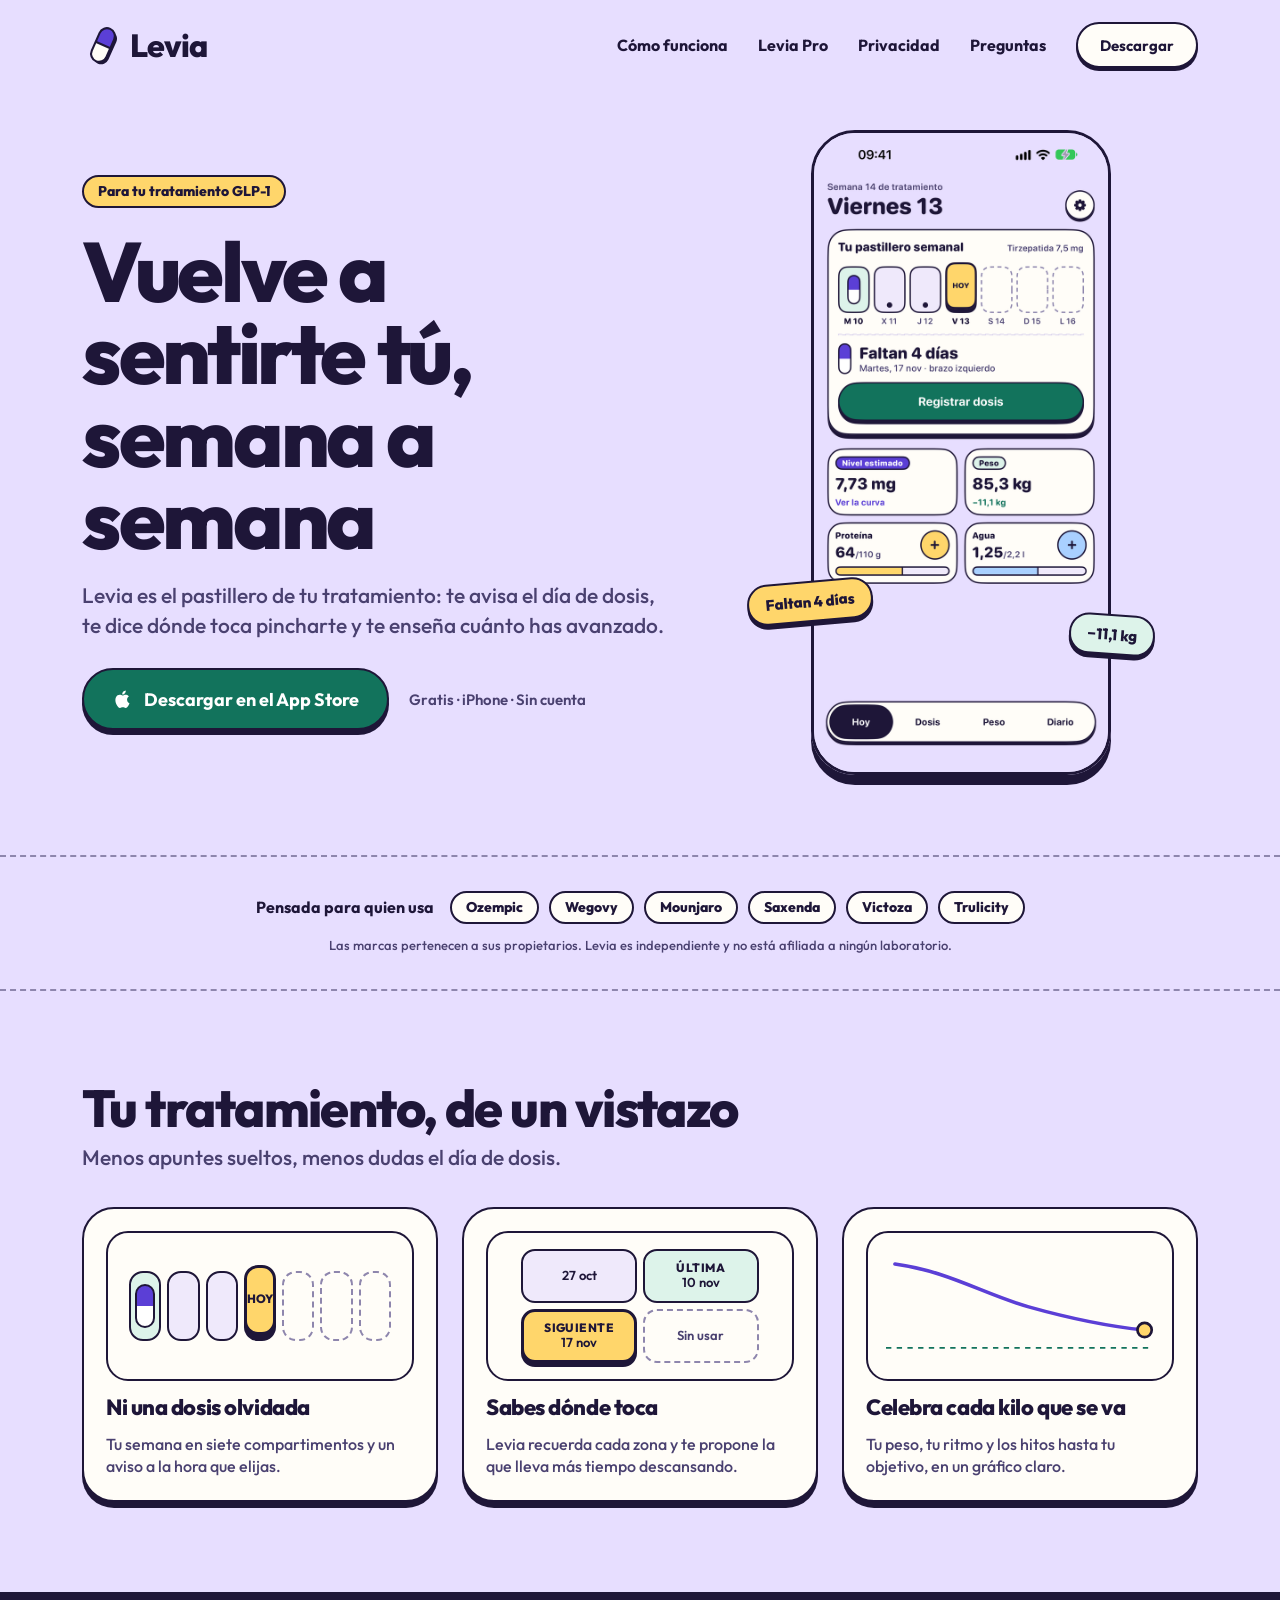
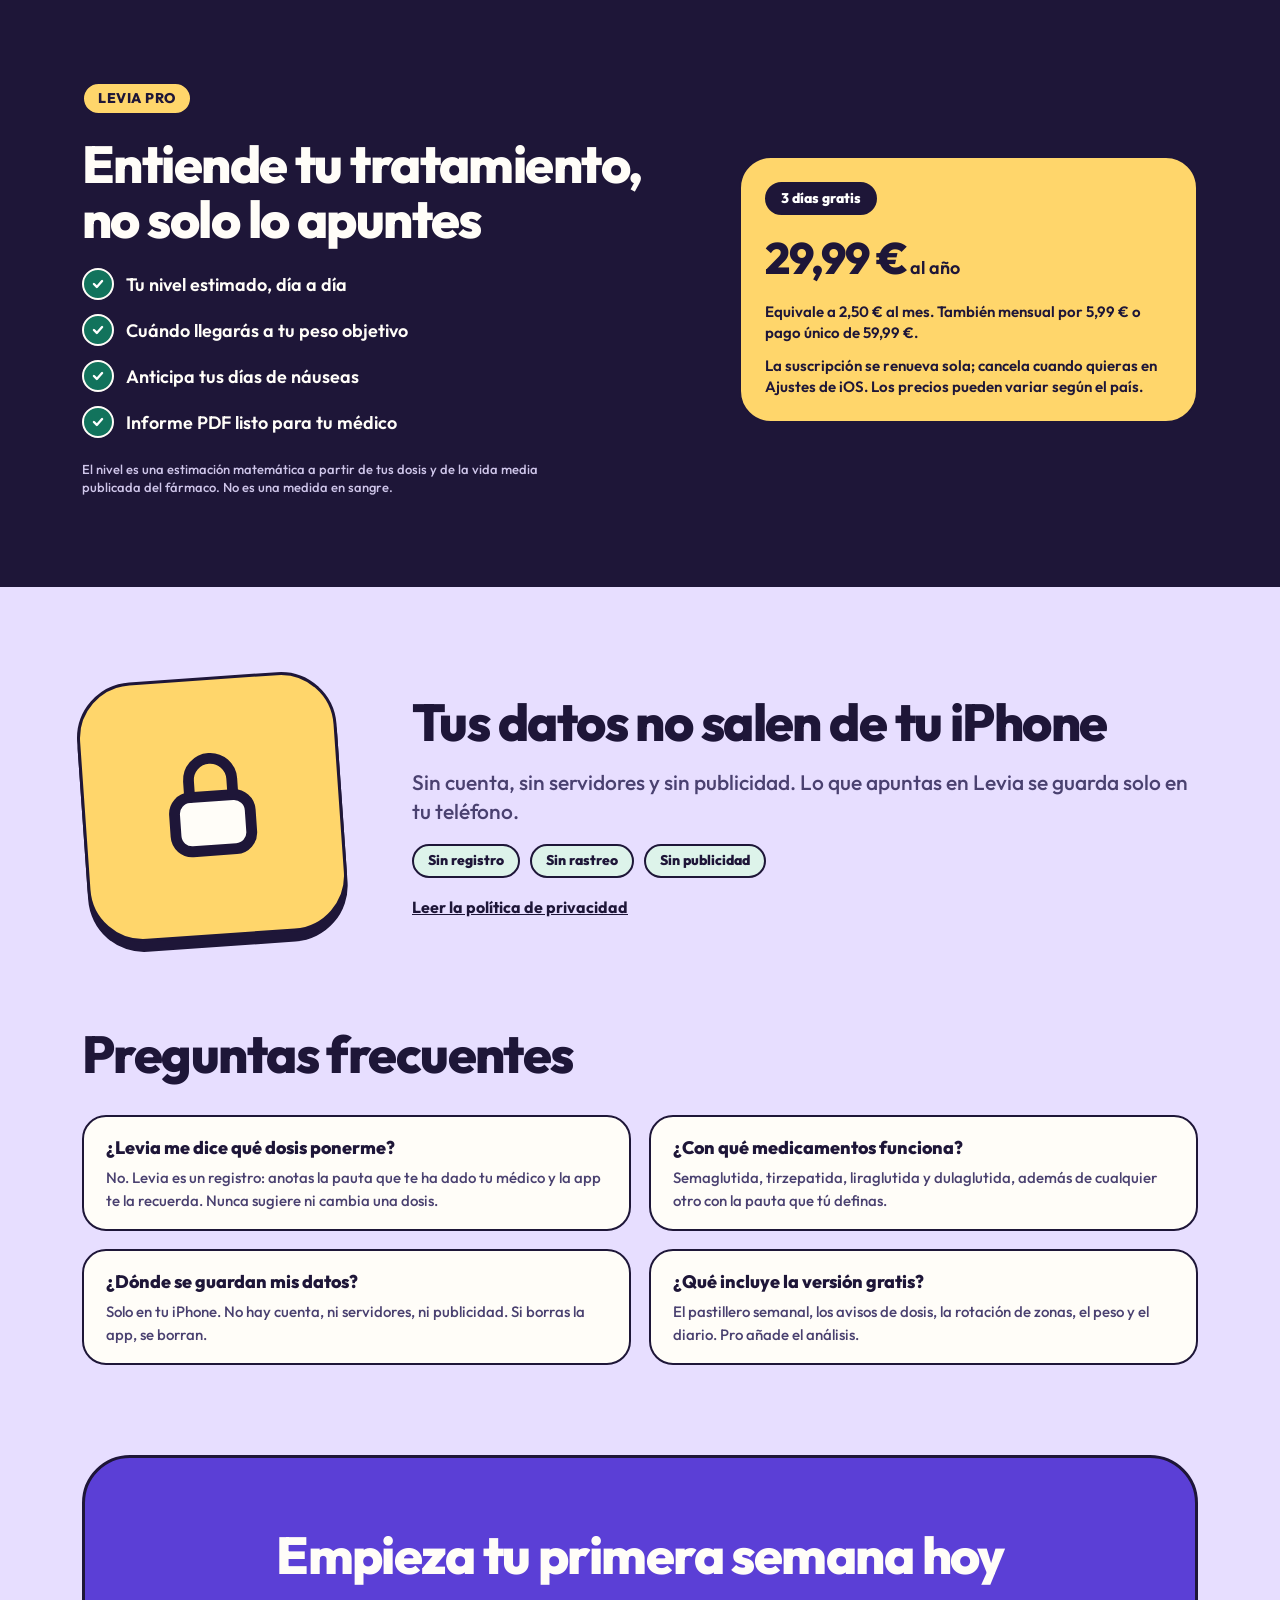
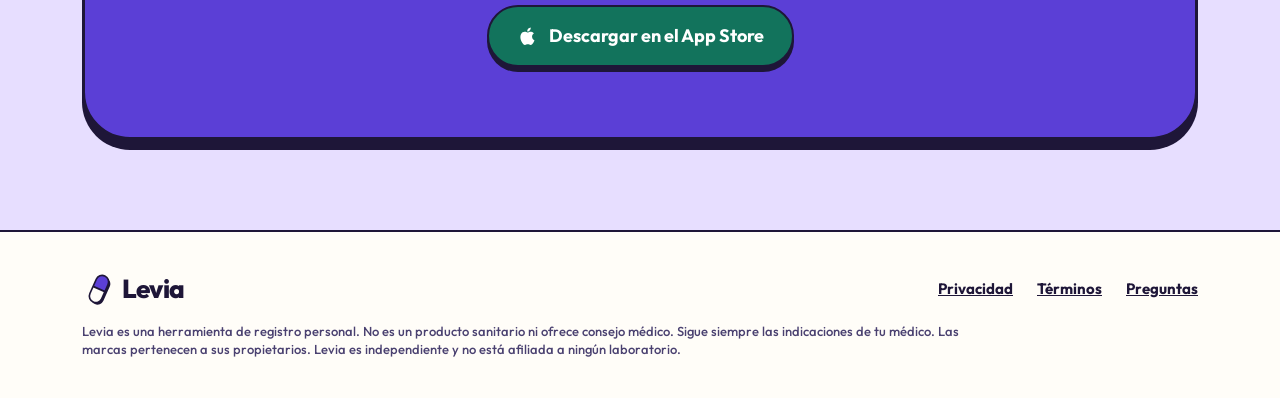
==== index.html @ c213e026 "Levia landing and privacy policy Co-Authored-By: Claude Fable 5.2 <noreply@anthropic.com>" ====
<!doctype html>
<html lang="es">
<head>
<meta charset="utf-8"><meta name="viewport" content="width=device-width,initial-scale=1"><link rel="icon" href="assets/favicon.svg" type="image/svg+xml"><link rel="apple-touch-icon" href="assets/apple-touch-icon.png"><link rel="preconnect" href="https://fonts.googleapis.com"><link rel="preconnect" href="https://fonts.gstatic.com" crossorigin><link rel="stylesheet" href="https://fonts.googleapis.com/css2?family=Outfit:wght@500;600;700;800&display=swap"><link rel="stylesheet" href="styles.css">
<title>Levia · El pastillero de tu tratamiento GLP-1</title>
<meta name="description" content="Levia te avisa el día de dosis, te dice dónde toca pincharte y te enseña cuánto has avanzado. Gratis para iPhone, sin cuenta y con tus datos solo en tu teléfono.">
<meta property="og:title" content="Levia · El pastillero de tu tratamiento GLP-1">
<meta property="og:description" content="Avisos de dosis, rotación de zonas y tu progreso de peso. Privado: todo queda en tu iPhone.">
<meta name="theme-color" content="#E7DEFF">
</head>
<body>
<header class="wrap top">
  <a class="logo" href="index.html"><img src="assets/symbol.svg" alt="">Levia</a>
  <nav aria-label="Principal"><a href="#como">Cómo funciona</a><a href="#pro">Levia Pro</a><a href="#privacidad">Privacidad</a><a href="#preguntas">Preguntas</a><a class="btn" href="#descargar">Descargar</a></nav>
</header>
<main>
<section class="wrap hero">
  <div class="copy">
    <span class="tag ye">Para tu tratamiento GLP-1</span>
    <h1>Vuelve a sentirte tú, semana a semana</h1>
    <p class="lead">Levia es el pastillero de tu tratamiento: te avisa el día de dosis, te dice dónde toca pincharte y te enseña cuánto has avanzado.</p>
    <div class="cta"><a class="btn store" href="#descargar"><svg aria-hidden="true" width="22" height="22" viewBox="0 0 24 24" fill="currentColor"><path d="M16.4 12.7c0-2.3 1.900-3.400 2-3.500-1.100-1.600-2.800-1.800-3.400-1.800-1.400-.2-2.800.8-3.500.8-.7 0-1.900-.8-3.100-.8-1.600 0-3.100.9-3.900 2.400-1.700 2.900-.4 7.200 1.200 9.500.8 1.200 1.700 2.500 3 2.400 1.200 0 1.700-.8 3.100-.8 1.500 0 1.900.8 3.100.8 1.300 0 2.100-1.200 2.900-2.300.9-1.300 1.300-2.600 1.300-2.700 0 0-2.600-1-2.700-4zM14 5.600c.7-.8 1.100-1.900 1-3-1 .1-2.100.7-2.800 1.500-.6.7-1.200 1.800-1 2.900 1.100.1 2.200-.6 2.800-1.400z"/></svg> Descargar en el App Store</a><span class="sub" style="font-size:15px;font-weight:600">Gratis · iPhone · Sin cuenta</span></div>
  </div>
  <div class="phone">
    <img src="assets/hoy.png" width="660" height="1434" alt="Pantalla Hoy de Levia: el pastillero semanal con la dosis puesta el martes, hoy viernes y la próxima dosis en 4 días.">
    <span class="tag ye t1" aria-hidden="true">Faltan 4 días</span><span class="tag mi t2" aria-hidden="true">−11,1 kg</span>
  </div>
</section>
<section class="strip"><div class="wrap">
  <div class="meds"><b>Pensada para quien usa</b><span class="tag">Ozempic</span><span class="tag">Wegovy</span><span class="tag">Mounjaro</span><span class="tag">Saxenda</span><span class="tag">Victoza</span><span class="tag">Trulicity</span></div>
  <p class="small">Las marcas pertenecen a sus propietarios. Levia es independiente y no está afiliada a ningún laboratorio.</p>
</div></section>
<section class="block" id="como"><div class="wrap">
  <div class="head"><h2>Tu tratamiento, de un vistazo</h2><p class="lead">Menos apuntes sueltos, menos dudas el día de dosis.</p></div>
  <div class="cards">
    <article class="card"><div class="art" aria-hidden="true"><div class="wk"><div class="day done"><i class="pill"></i></div><div class="day"></div><div class="day"></div><div class="day today">HOY</div><div class="day next"></div><div class="day next"></div><div class="day next"></div></div></div><h3>Ni una dosis olvidada</h3><p>Tu semana en siete compartimentos y un aviso a la hora que elijas.</p></article>
    <article class="card"><div class="art" aria-hidden="true"><div class="zones"><div class="zone">27 oct</div><div class="zone last"><b>ÚLTIMA</b>10 nov</div><div class="zone nextz"><b>SIGUIENTE</b>17 nov</div><div class="zone free">Sin usar</div></div></div><h3>Sabes dónde toca</h3><p>Levia recuerda cada zona y te propone la que lleva más tiempo descansando.</p></article>
    <article class="card"><div class="art" aria-hidden="true"><svg viewBox="0 0 300 130" width="88%"><line x1="0" y1="112" x2="300" y2="112" stroke="#12735C" stroke-width="2" stroke-dasharray="6 6"/><path d="M10 18C70 26 110 52 160 66S250 88 290 92" fill="none" stroke="#5B3FD6" stroke-width="4" stroke-linecap="round"/><circle cx="290" cy="92" r="8" fill="#FFD66B" stroke="#1E1638" stroke-width="3"/></svg></div><h3>Celebra cada kilo que se va</h3><p>Tu peso, tu ritmo y los hitos hasta tu objetivo, en un gráfico claro.</p></article>
  </div>
</div></section>
<section class="block pro" id="pro"><div class="wrap">
  <div class="copy"><span class="tag ye" style="color:var(--ink);letter-spacing:.04em">LEVIA PRO</span><h2>Entiende tu tratamiento, no solo lo apuntes</h2>
    <ul><li>Tu nivel estimado, día a día</li><li>Cuándo llegarás a tu peso objetivo</li><li>Anticipa tus días de náuseas</li><li>Informe PDF listo para tu médico</li></ul>
    <p class="small">El nivel es una estimación matemática a partir de tus dosis y de la vida media publicada del fármaco. No es una medida en sangre.</p></div>
  <div class="plan"><span class="tag">3 días gratis</span><div class="price"><b>29,99 €</b> <span>al año</span></div><p>Equivale a 2,50 € al mes. También mensual por 5,99 € o pago único de 59,99 €.</p><p class="small">La suscripción se renueva sola; cancela cuando quieras en Ajustes de iOS. Los precios pueden variar según el país.</p></div>
</div></section>
<section class="block privacy" id="privacidad"><div class="wrap">
  <div class="lock" aria-hidden="true"><svg width="130" height="130" viewBox="0 0 24 24" fill="none" stroke="#1E1638" stroke-width="2" stroke-linecap="round" stroke-linejoin="round"><rect x="5" y="10" width="14" height="10" rx="3" fill="#FFFDF8"/><path d="M8 10V7a4 4 0 018 0v3"/></svg></div>
  <div class="copy"><h2>Tus datos no salen de tu iPhone</h2><p class="lead">Sin cuenta, sin servidores y sin publicidad. Lo que apuntas en Levia se guarda solo en tu teléfono.</p><div class="chips"><span class="tag mi">Sin registro</span><span class="tag mi">Sin rastreo</span><span class="tag mi">Sin publicidad</span></div><a href="privacy.html" style="font-weight:700">Leer la política de privacidad</a></div>
</div></section>
<section class="block" id="preguntas" style="padding-top:0"><div class="wrap">
  <div class="head"><h2>Preguntas frecuentes</h2></div>
  <div class="faq">
    <div><b>¿Levia me dice qué dosis ponerme?</b><span>No. Levia es un registro: anotas la pauta que te ha dado tu médico y la app te la recuerda. Nunca sugiere ni cambia una dosis.</span></div>
    <div><b>¿Con qué medicamentos funciona?</b><span>Semaglutida, tirzepatida, liraglutida y dulaglutida, además de cualquier otro con la pauta que tú definas.</span></div>
    <div><b>¿Dónde se guardan mis datos?</b><span>Solo en tu iPhone. No hay cuenta, ni servidores, ni publicidad. Si borras la app, se borran.</span></div>
    <div><b>¿Qué incluye la versión gratis?</b><span>El pastillero semanal, los avisos de dosis, la rotación de zonas, el peso y el diario. Pro añade el análisis.</span></div>
  </div>
</div></section>
<section class="wrap" id="descargar"><div class="final"><h2>Empieza tu primera semana hoy</h2><a class="btn store" href="#descargar"><svg aria-hidden="true" width="22" height="22" viewBox="0 0 24 24" fill="currentColor"><path d="M16.4 12.7c0-2.3 1.900-3.400 2-3.500-1.100-1.600-2.800-1.800-3.400-1.800-1.400-.2-2.800.8-3.500.8-.7 0-1.900-.8-3.100-.8-1.600 0-3.100.9-3.900 2.400-1.700 2.900-.4 7.200 1.200 9.500.8 1.200 1.700 2.500 3 2.400 1.200 0 1.700-.8 3.100-.8 1.500 0 1.900.8 3.100.8 1.300 0 2.100-1.200 2.900-2.300.9-1.300 1.300-2.600 1.300-2.700 0 0-2.600-1-2.700-4zM14 5.600c.7-.8 1.100-1.900 1-3-1 .1-2.100.7-2.800 1.500-.6.7-1.200 1.800-1 2.900 1.100.1 2.200-.6 2.800-1.400z"/></svg> Descargar en el App Store</a></div></section>
</main>
<footer><div class="wrap"><div class="row"><a class="logo" href="index.html" style="font-size:26px"><img src="assets/symbol.svg" alt="" style="width:34px;height:34px">Levia</a><nav aria-label="Legal"><a href="privacy.html">Privacidad</a><a href="https://www.apple.com/legal/internet-services/itunes/dev/stdeula/">Términos</a><a href="index.html#preguntas">Preguntas</a></nav></div><p class="small">Levia es una herramienta de registro personal. No es un producto sanitario ni ofrece consejo médico. Sigue siempre las indicaciones de tu médico. Las marcas pertenecen a sus propietarios. Levia es independiente y no está afiliada a ningún laboratorio.</p></div></footer>
</body>
</html>
---- styles.css ----
:root{--ink:#1E1638;--ground:#E7DEFF;--cream:#FFFDF8;--violet:#5B3FD6;--green:#12735C;--yellow:#FFD66B;--mint:#DDF3EA;--lilac:#EFE9FB;--sub:#4A4170;--dash:#8E86AD}
*{box-sizing:border-box}
html{scroll-behavior:smooth}
body{margin:0;background:var(--ground);color:var(--ink);font-family:Outfit,system-ui,-apple-system,sans-serif;font-weight:500;line-height:1.4;-webkit-font-smoothing:antialiased}
a{color:inherit}
h1,h2,h3,p{margin:0}
h1{font-size:clamp(44px,7vw,84px);font-weight:800;letter-spacing:-.04em;line-height:.98}
h2{font-size:clamp(32px,4.4vw,52px);font-weight:800;letter-spacing:-.03em;line-height:1.05}
h3{font-size:22px;font-weight:800;letter-spacing:-.02em;line-height:1.1}
.wrap{max-width:1160px;margin:0 auto;padding:0 22px}
.sub{color:var(--sub)}
.lead{font-size:clamp(17px,1.7vw,21px);color:var(--sub)}
.tag{display:inline-block;border:2px solid var(--ink);border-radius:20px;padding:5px 14px;font-size:14px;font-weight:800;white-space:nowrap;background:var(--cream)}
.tag.ye{background:var(--yellow)}.tag.mi{background:var(--mint)}
.logo{display:inline-flex;align-items:center;gap:6px;font-size:32px;font-weight:800;letter-spacing:-.03em;text-decoration:none;line-height:1}
.logo img{width:42px;height:42px}
header.top{display:flex;align-items:center;justify-content:space-between;padding-top:22px;padding-bottom:22px}
header.top nav{display:flex;align-items:center;gap:30px;font-size:16px;font-weight:700}
header.top nav a{text-decoration:none}
header.top nav a:hover{text-decoration:underline}
.btn{display:inline-flex;align-items:center;justify-content:center;gap:10px;min-height:46px;padding:0 22px;border:2px solid var(--ink);border-radius:40px;background:var(--cream);color:var(--ink);font:inherit;font-size:15px;font-weight:700;text-decoration:none;box-shadow:0 3px 0 var(--ink);white-space:nowrap;transition:transform .1s,box-shadow .1s}
.btn:active{transform:translateY(3px);box-shadow:0 0 0 var(--ink)}
.btn.store{min-height:62px;padding:0 28px;background:var(--green);color:#fff;font-size:18px;box-shadow:0 5px 0 var(--ink)}
.btn.store:active{transform:translateY(5px)}
.btn:focus-visible,a:focus-visible{outline:3px solid var(--violet);outline-offset:3px}
.hero{display:grid;grid-template-columns:1.25fr 1fr;align-items:center;gap:50px;padding-top:40px;padding-bottom:80px}
.hero .copy{display:flex;flex-direction:column;align-items:flex-start;gap:22px}
.hero .cta{display:flex;flex-wrap:wrap;align-items:center;gap:14px 20px;margin-top:6px}
.phone{position:relative;justify-self:center;width:min(300px,78vw)}
.phone img{display:block;width:100%;height:auto;border:3px solid var(--ink);border-radius:44px;box-shadow:0 10px 0 var(--ink)}
.phone .tag{position:absolute;font-size:15px;padding:8px 16px;box-shadow:0 4px 0 var(--ink)}
.phone .t1{left:-64px;top:70%;transform:rotate(-5deg)}
.phone .t2{right:-44px;top:75%;transform:rotate(4deg)}
.strip{border-top:2px dashed var(--dash);border-bottom:2px dashed var(--dash);padding:34px 0;text-align:center}
.strip .meds{display:flex;flex-wrap:wrap;align-items:center;justify-content:center;gap:10px;margin-bottom:12px}
.strip b{font-weight:700;margin-right:6px}
.small{font-size:13px;color:var(--sub)}
section.block{padding:90px 0}
.head{display:flex;flex-direction:column;gap:8px;margin-bottom:34px}
.cards{display:grid;grid-template-columns:repeat(3,minmax(0,1fr));gap:24px}
.card{background:var(--cream);border:2px solid var(--ink);border-radius:32px;box-shadow:0 6px 0 var(--ink);padding:22px;display:flex;flex-direction:column;gap:14px}
.card p{color:var(--sub);font-size:16px}
.art{height:150px;border:2px solid var(--ink);border-radius:22px;display:flex;align-items:center;justify-content:center;overflow:hidden}
.wk{display:grid;grid-template-columns:repeat(7,minmax(0,1fr));gap:6px;width:86%}
.day{height:70px;border:2px solid var(--ink);border-radius:14px;background:var(--lilac);display:flex;align-items:center;justify-content:center;font-size:12px;font-weight:800}
.day.done{background:var(--mint)}.day.next{border:2px dashed var(--dash);background:transparent}
.day.today{border-width:3px;background:var(--yellow);transform:translateY(-6px);box-shadow:0 6px 0 var(--ink)}
.pill{width:20px;height:44px;border:2px solid var(--ink);border-radius:12px;background:linear-gradient(var(--violet) 50%,#fff 50%)}
.zones{display:grid;grid-template-columns:1fr 1fr;gap:6px;width:78%}
.zone{height:54px;border:2px solid var(--ink);border-radius:14px;background:var(--lilac);display:flex;flex-direction:column;align-items:center;justify-content:center;line-height:1.15;font-size:13px;font-weight:600}
.zone b{font-size:12px;font-weight:800;letter-spacing:.04em}
.zone.last{background:var(--mint)}.zone.nextz{background:var(--yellow);border-width:3px;box-shadow:0 4px 0 var(--ink)}.zone.free{border:2px dashed var(--dash);background:transparent;color:var(--sub)}
.pro{background:var(--ink);color:var(--cream)}
.pro .wrap{display:grid;grid-template-columns:1.3fr 1fr;align-items:center;gap:60px}
.pro .copy{display:flex;flex-direction:column;align-items:flex-start;gap:22px}
.pro ul{list-style:none;margin:0;padding:0;display:flex;flex-direction:column;gap:14px;font-size:18px;font-weight:600}
.pro li{display:flex;align-items:center;gap:12px}
.pro li::before{content:"";width:28px;height:28px;flex-shrink:0;border:2px solid var(--cream);border-radius:50%;background:var(--green) url("data:image/svg+xml,%3Csvg xmlns='http://www.w3.org/2000/svg' viewBox='0 0 24 24' fill='none' stroke='white' stroke-width='4' stroke-linecap='round' stroke-linejoin='round'%3E%3Cpath d='M5 12l5 5L19 7'/%3E%3C/svg%3E") center/14px no-repeat}
.pro .small{color:#CFC6EA;max-width:480px}
.plan{background:var(--yellow);color:var(--ink);border:2px solid var(--ink);border-radius:32px;padding:24px;display:flex;flex-direction:column;align-items:flex-start;gap:12px}
.plan .tag{background:var(--ink);color:#fff}
.plan .price b{font-size:44px;font-weight:800;letter-spacing:-.02em}
.plan .price span{font-size:18px;font-weight:600}
.plan p{font-size:15px;font-weight:600}
.plan .small{color:var(--ink)}
.privacy .wrap{display:grid;grid-template-columns:auto 1fr;align-items:center;gap:70px}
.lock{width:260px;height:260px;border:3px solid var(--ink);border-radius:56px;background:var(--yellow);box-shadow:0 10px 0 var(--ink);display:flex;align-items:center;justify-content:center;transform:rotate(-4deg)}
.privacy .copy{display:flex;flex-direction:column;gap:18px}
.chips{display:flex;flex-wrap:wrap;gap:10px}
.faq{display:grid;grid-template-columns:1fr 1fr;gap:18px}
.faq div{border:2px solid var(--ink);border-radius:24px;background:var(--cream);padding:18px 22px}
.faq b{display:block;font-size:18px;font-weight:800;margin-bottom:6px}
.faq span{font-size:15px;color:var(--sub)}
.final{border:3px solid var(--ink);border-radius:48px;background:var(--violet);box-shadow:0 10px 0 var(--ink);color:var(--cream);display:flex;flex-direction:column;align-items:center;gap:22px;text-align:center;padding:70px 22px}
footer{border-top:2px solid var(--ink);background:var(--cream);padding:40px 0;margin-top:90px}
footer .row{display:flex;flex-wrap:wrap;align-items:center;justify-content:space-between;gap:16px;margin-bottom:16px}
footer nav{display:flex;flex-wrap:wrap;gap:24px;font-size:15px;font-weight:700}
footer .small{max-width:900px}
.doc{max-width:760px;padding-top:30px;padding-bottom:60px;display:flex;flex-direction:column;gap:16px}
.doc h1{font-size:clamp(36px,5vw,52px)}
.doc h2{font-size:24px;margin-top:14px}
.doc p,.doc li{font-size:17px;color:var(--sub)}
.doc ul{margin:0;padding-left:22px}
@media (max-width:860px){
  header.top nav a:not(.btn){display:none}
  .hero{grid-template-columns:1fr;padding-top:18px;padding-bottom:60px}
  .phone .t1{left:-10px}.phone .t2{right:-10px}
  section.block{padding:60px 0}
  .cards,.faq{grid-template-columns:1fr}
  .pro .wrap,.privacy .wrap{grid-template-columns:1fr;gap:30px}
  .lock{width:160px;height:160px;border-radius:38px}.lock svg{width:80px;height:80px}
  .final{border-radius:36px;padding:44px 16px}
  .btn.store{min-height:56px;padding:0 22px;font-size:16px}
  footer{margin-top:60px}
}
@media (prefers-reduced-motion:reduce){html{scroll-behavior:auto}.btn{transition:none}}
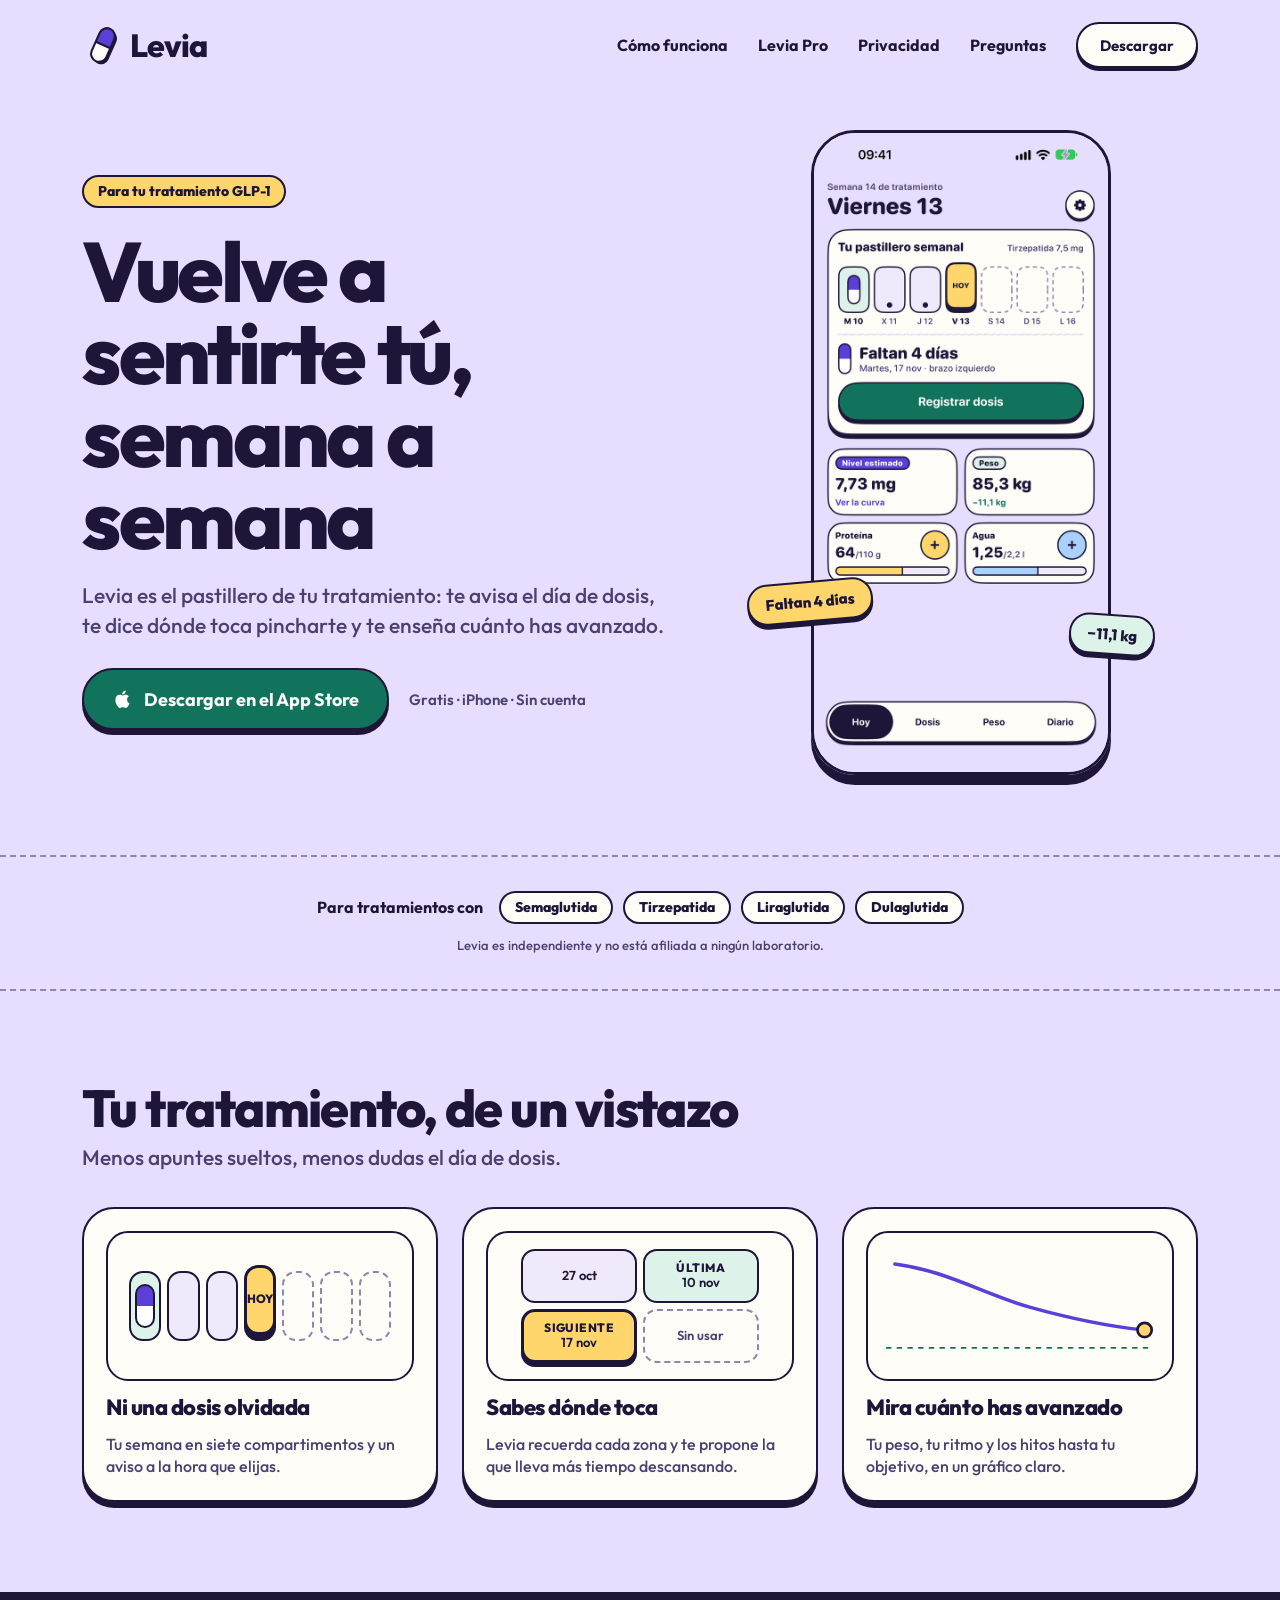
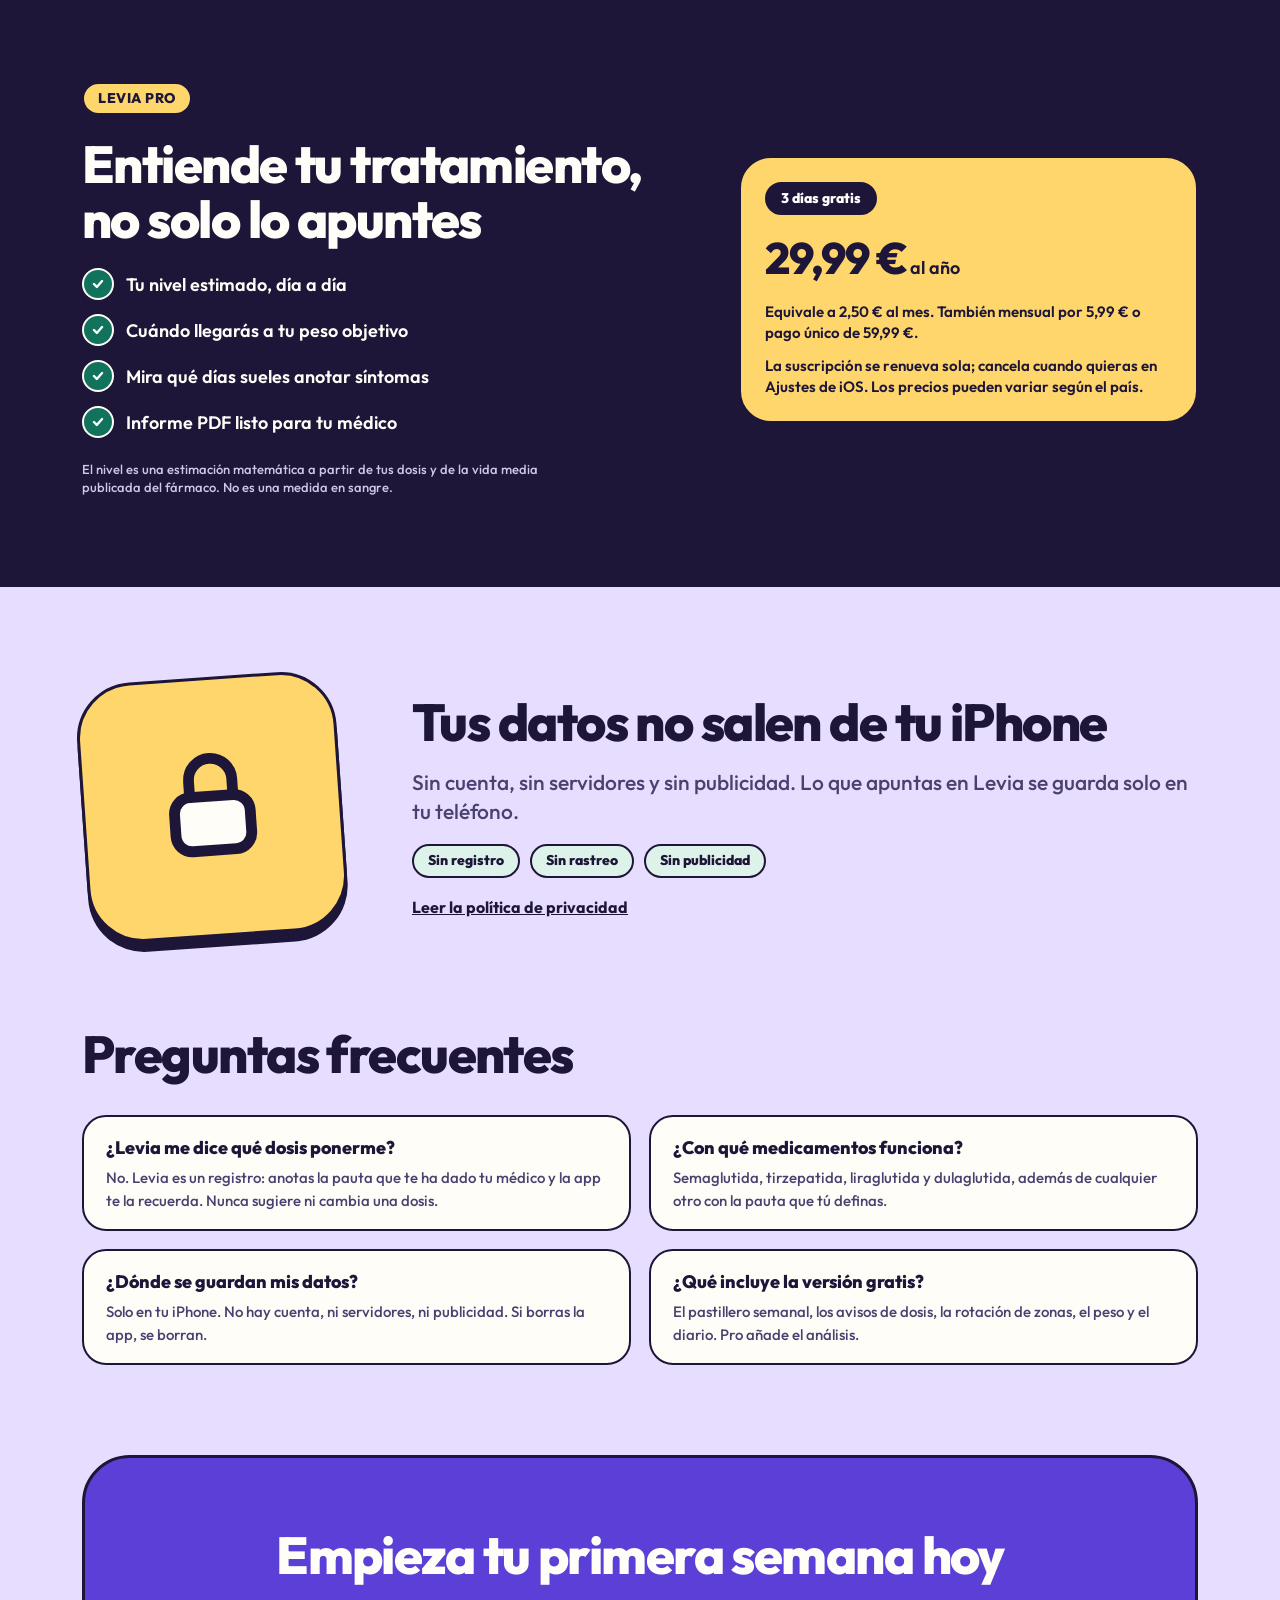
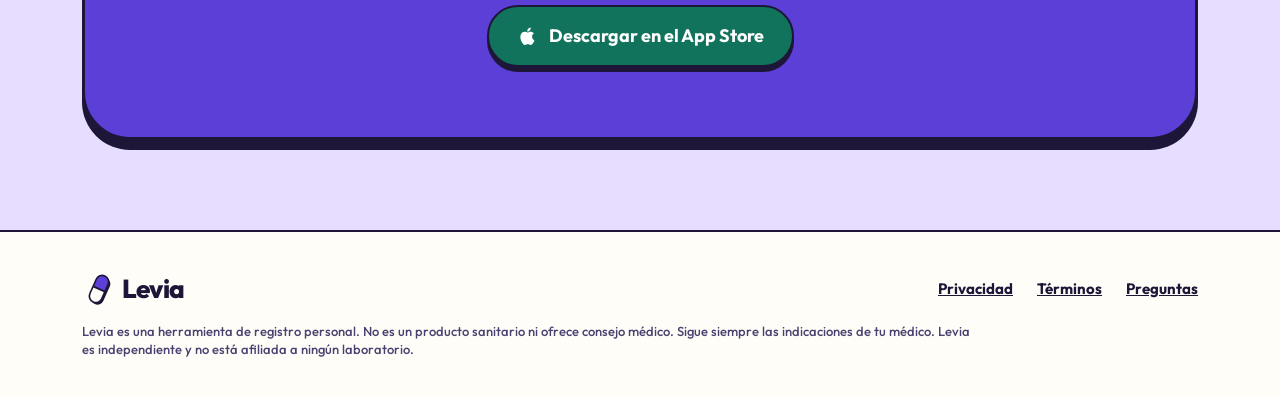
==== commit ae8dd15d: "Soften health copy and use active ingredients only Co-Authored-By: Claude Fable 5.2 <noreply@anthrop" ====
--- a/index.html
+++ b/index.html
@@ -27,20 +27,20 @@
   </div>
 </section>
 <section class="strip"><div class="wrap">
-  <div class="meds"><b>Pensada para quien usa</b><span class="tag">Ozempic</span><span class="tag">Wegovy</span><span class="tag">Mounjaro</span><span class="tag">Saxenda</span><span class="tag">Victoza</span><span class="tag">Trulicity</span></div>
-  <p class="small">Las marcas pertenecen a sus propietarios. Levia es independiente y no está afiliada a ningún laboratorio.</p>
+  <div class="meds"><b>Para tratamientos con</b><span class="tag">Semaglutida</span><span class="tag">Tirzepatida</span><span class="tag">Liraglutida</span><span class="tag">Dulaglutida</span></div>
+  <p class="small">Levia es independiente y no está afiliada a ningún laboratorio.</p>
 </div></section>
 <section class="block" id="como"><div class="wrap">
   <div class="head"><h2>Tu tratamiento, de un vistazo</h2><p class="lead">Menos apuntes sueltos, menos dudas el día de dosis.</p></div>
   <div class="cards">
     <article class="card"><div class="art" aria-hidden="true"><div class="wk"><div class="day done"><i class="pill"></i></div><div class="day"></div><div class="day"></div><div class="day today">HOY</div><div class="day next"></div><div class="day next"></div><div class="day next"></div></div></div><h3>Ni una dosis olvidada</h3><p>Tu semana en siete compartimentos y un aviso a la hora que elijas.</p></article>
     <article class="card"><div class="art" aria-hidden="true"><div class="zones"><div class="zone">27 oct</div><div class="zone last"><b>ÚLTIMA</b>10 nov</div><div class="zone nextz"><b>SIGUIENTE</b>17 nov</div><div class="zone free">Sin usar</div></div></div><h3>Sabes dónde toca</h3><p>Levia recuerda cada zona y te propone la que lleva más tiempo descansando.</p></article>
-    <article class="card"><div class="art" aria-hidden="true"><svg viewBox="0 0 300 130" width="88%"><line x1="0" y1="112" x2="300" y2="112" stroke="#12735C" stroke-width="2" stroke-dasharray="6 6"/><path d="M10 18C70 26 110 52 160 66S250 88 290 92" fill="none" stroke="#5B3FD6" stroke-width="4" stroke-linecap="round"/><circle cx="290" cy="92" r="8" fill="#FFD66B" stroke="#1E1638" stroke-width="3"/></svg></div><h3>Celebra cada kilo que se va</h3><p>Tu peso, tu ritmo y los hitos hasta tu objetivo, en un gráfico claro.</p></article>
+    <article class="card"><div class="art" aria-hidden="true"><svg viewBox="0 0 300 130" width="88%"><line x1="0" y1="112" x2="300" y2="112" stroke="#12735C" stroke-width="2" stroke-dasharray="6 6"/><path d="M10 18C70 26 110 52 160 66S250 88 290 92" fill="none" stroke="#5B3FD6" stroke-width="4" stroke-linecap="round"/><circle cx="290" cy="92" r="8" fill="#FFD66B" stroke="#1E1638" stroke-width="3"/></svg></div><h3>Mira cuánto has avanzado</h3><p>Tu peso, tu ritmo y los hitos hasta tu objetivo, en un gráfico claro.</p></article>
   </div>
 </div></section>
 <section class="block pro" id="pro"><div class="wrap">
   <div class="copy"><span class="tag ye" style="color:var(--ink);letter-spacing:.04em">LEVIA PRO</span><h2>Entiende tu tratamiento, no solo lo apuntes</h2>
-    <ul><li>Tu nivel estimado, día a día</li><li>Cuándo llegarás a tu peso objetivo</li><li>Anticipa tus días de náuseas</li><li>Informe PDF listo para tu médico</li></ul>
+    <ul><li>Tu nivel estimado, día a día</li><li>Cuándo llegarás a tu peso objetivo</li><li>Mira qué días sueles anotar síntomas</li><li>Informe PDF listo para tu médico</li></ul>
     <p class="small">El nivel es una estimación matemática a partir de tus dosis y de la vida media publicada del fármaco. No es una medida en sangre.</p></div>
   <div class="plan"><span class="tag">3 días gratis</span><div class="price"><b>29,99 €</b> <span>al año</span></div><p>Equivale a 2,50 € al mes. También mensual por 5,99 € o pago único de 59,99 €.</p><p class="small">La suscripción se renueva sola; cancela cuando quieras en Ajustes de iOS. Los precios pueden variar según el país.</p></div>
 </div></section>
@@ -59,6 +59,6 @@
 </div></section>
 <section class="wrap" id="descargar"><div class="final"><h2>Empieza tu primera semana hoy</h2><a class="btn store" href="#descargar"><svg aria-hidden="true" width="22" height="22" viewBox="0 0 24 24" fill="currentColor"><path d="M16.4 12.7c0-2.3 1.900-3.400 2-3.500-1.100-1.600-2.800-1.800-3.400-1.800-1.400-.2-2.800.8-3.500.8-.7 0-1.900-.8-3.100-.8-1.600 0-3.100.9-3.900 2.400-1.700 2.900-.4 7.200 1.200 9.500.8 1.200 1.700 2.500 3 2.400 1.200 0 1.700-.8 3.100-.8 1.500 0 1.900.8 3.100.8 1.300 0 2.100-1.200 2.900-2.300.9-1.300 1.300-2.600 1.300-2.700 0 0-2.600-1-2.700-4zM14 5.600c.7-.8 1.100-1.900 1-3-1 .1-2.100.7-2.800 1.500-.6.7-1.200 1.800-1 2.900 1.100.1 2.200-.6 2.800-1.400z"/></svg> Descargar en el App Store</a></div></section>
 </main>
-<footer><div class="wrap"><div class="row"><a class="logo" href="index.html" style="font-size:26px"><img src="assets/symbol.svg" alt="" style="width:34px;height:34px">Levia</a><nav aria-label="Legal"><a href="privacy.html">Privacidad</a><a href="https://www.apple.com/legal/internet-services/itunes/dev/stdeula/">Términos</a><a href="index.html#preguntas">Preguntas</a></nav></div><p class="small">Levia es una herramienta de registro personal. No es un producto sanitario ni ofrece consejo médico. Sigue siempre las indicaciones de tu médico. Las marcas pertenecen a sus propietarios. Levia es independiente y no está afiliada a ningún laboratorio.</p></div></footer>
+<footer><div class="wrap"><div class="row"><a class="logo" href="index.html" style="font-size:26px"><img src="assets/symbol.svg" alt="" style="width:34px;height:34px">Levia</a><nav aria-label="Legal"><a href="privacy.html">Privacidad</a><a href="https://www.apple.com/legal/internet-services/itunes/dev/stdeula/">Términos</a><a href="index.html#preguntas">Preguntas</a></nav></div><p class="small">Levia es una herramienta de registro personal. No es un producto sanitario ni ofrece consejo médico. Sigue siempre las indicaciones de tu médico. Levia es independiente y no está afiliada a ningún laboratorio.</p></div></footer>
 </body>
 </html>
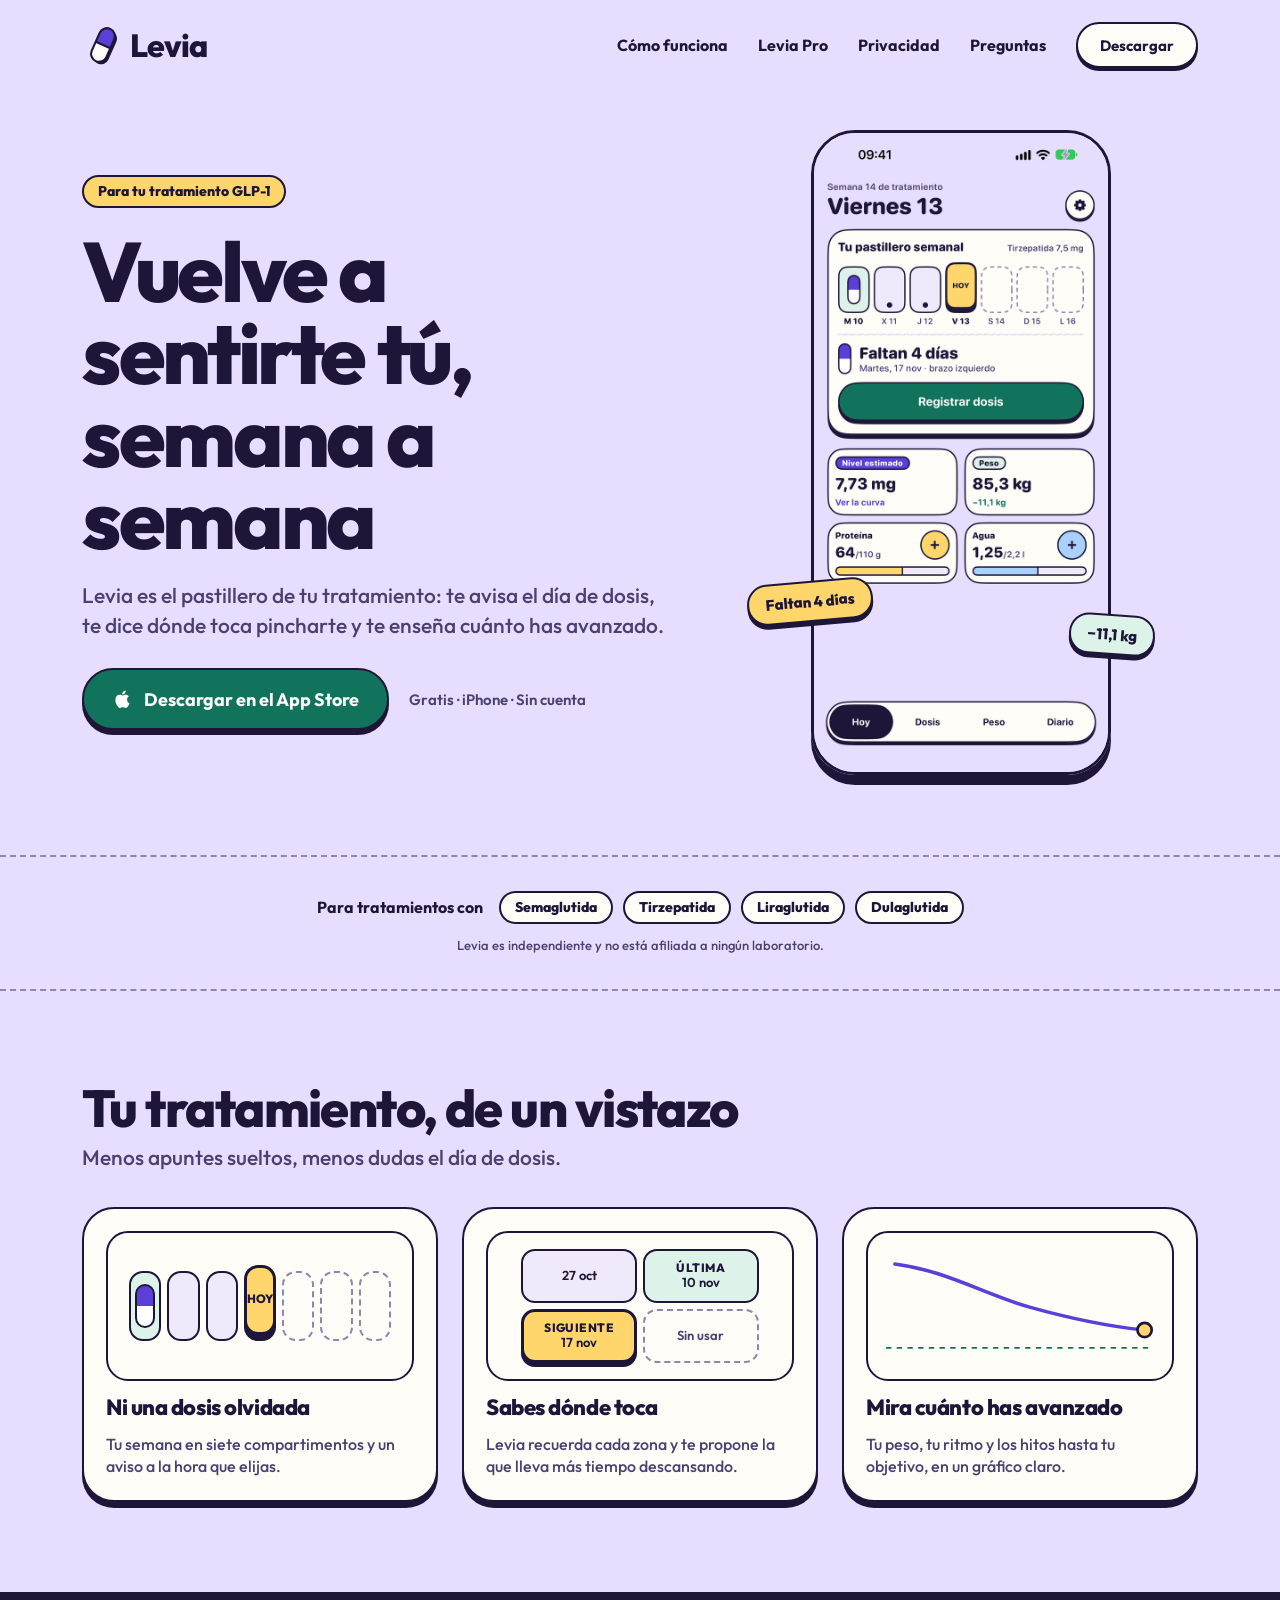
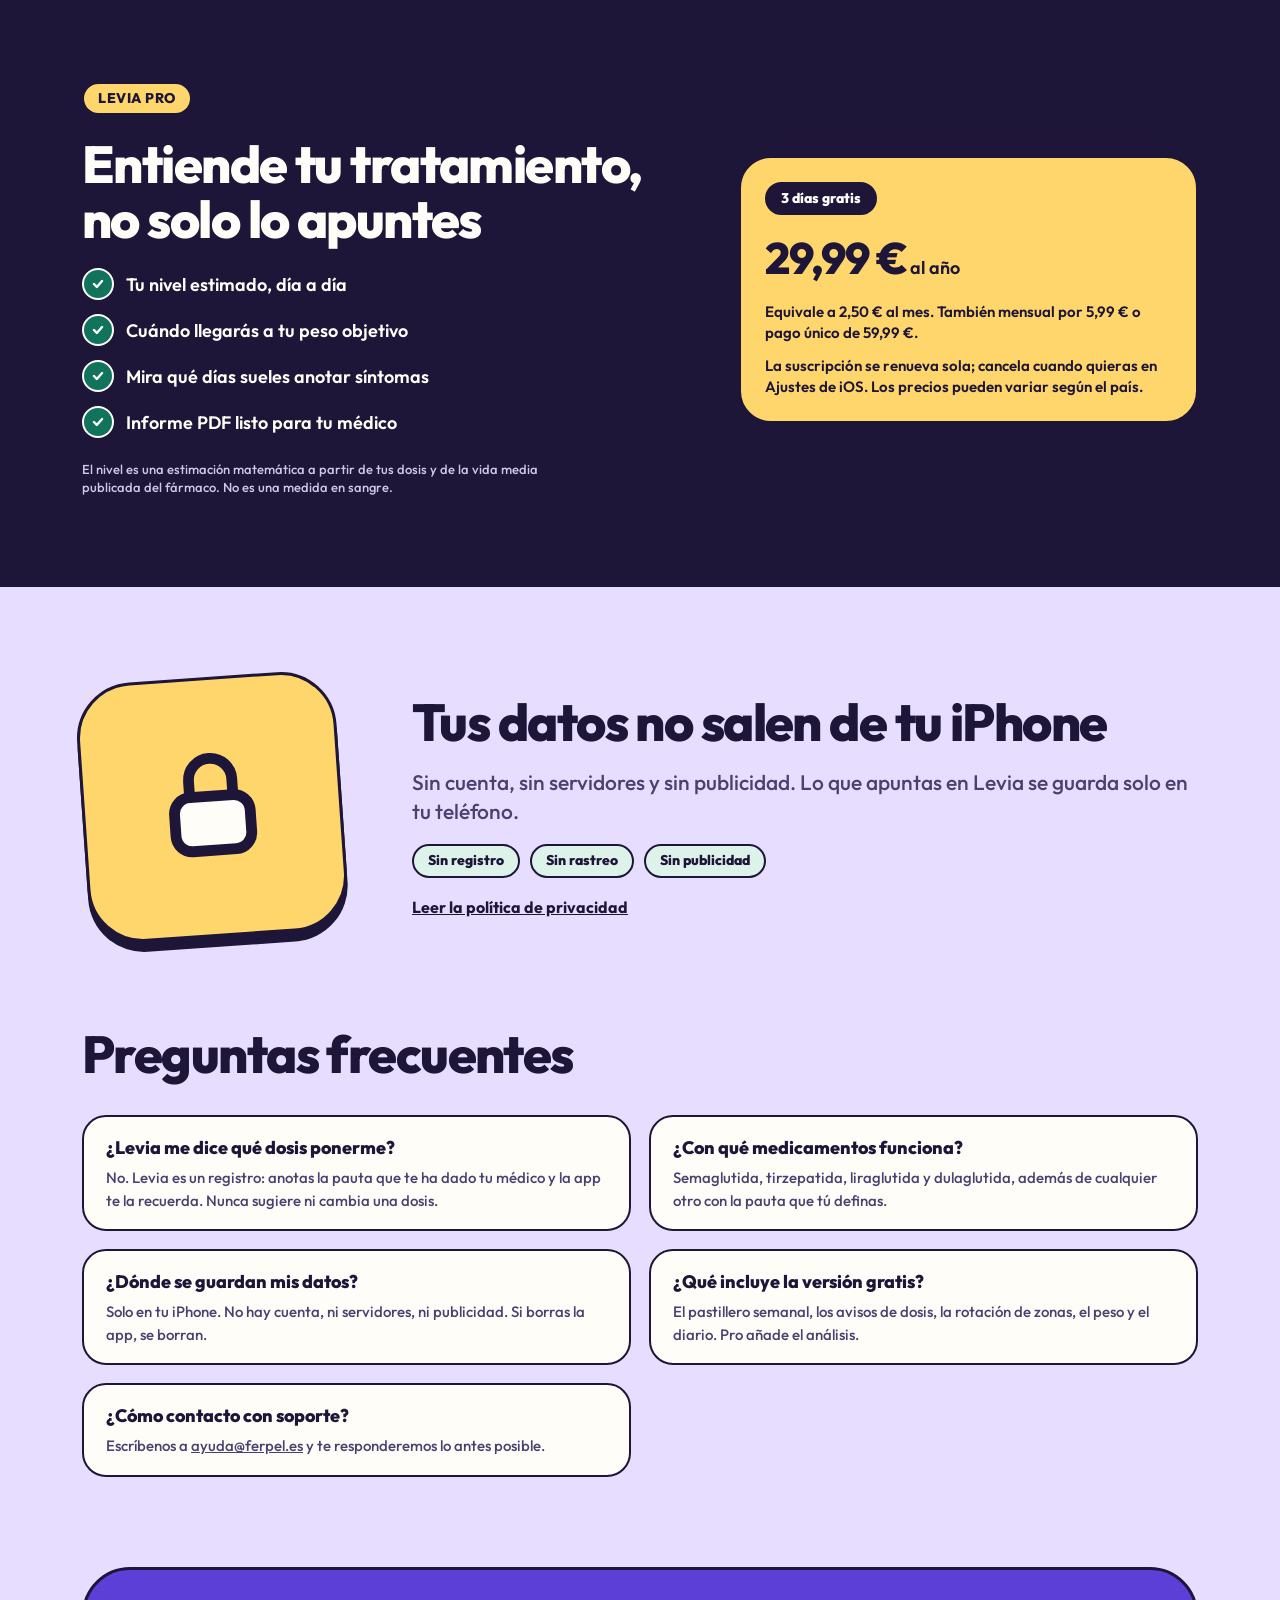
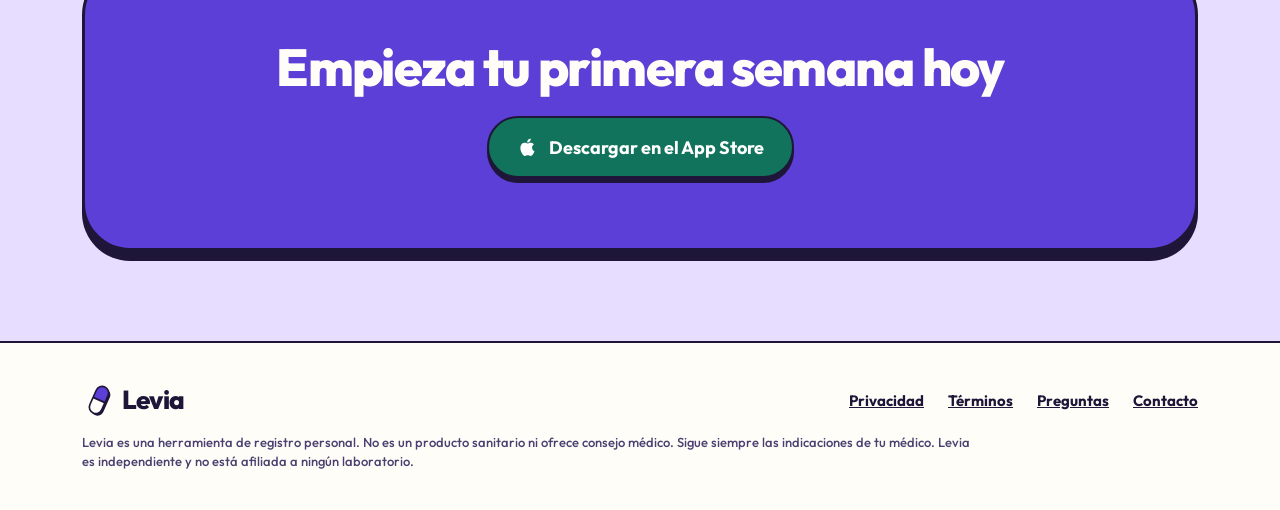
==== commit 82db97f7: "Add support contact Co-Authored-By: Claude Fable 5.2 <noreply@anthropic.com>" ====
--- a/index.html
+++ b/index.html
@@ -55,10 +55,11 @@
     <div><b>¿Con qué medicamentos funciona?</b><span>Semaglutida, tirzepatida, liraglutida y dulaglutida, además de cualquier otro con la pauta que tú definas.</span></div>
     <div><b>¿Dónde se guardan mis datos?</b><span>Solo en tu iPhone. No hay cuenta, ni servidores, ni publicidad. Si borras la app, se borran.</span></div>
     <div><b>¿Qué incluye la versión gratis?</b><span>El pastillero semanal, los avisos de dosis, la rotación de zonas, el peso y el diario. Pro añade el análisis.</span></div>
+    <div><b>¿Cómo contacto con soporte?</b><span>Escríbenos a <a href="mailto:ayuda@ferpel.es">ayuda@ferpel.es</a> y te responderemos lo antes posible.</span></div>
   </div>
 </div></section>
 <section class="wrap" id="descargar"><div class="final"><h2>Empieza tu primera semana hoy</h2><a class="btn store" href="#descargar"><svg aria-hidden="true" width="22" height="22" viewBox="0 0 24 24" fill="currentColor"><path d="M16.4 12.7c0-2.3 1.900-3.400 2-3.500-1.100-1.600-2.800-1.800-3.400-1.800-1.400-.2-2.800.8-3.500.8-.7 0-1.900-.8-3.100-.8-1.600 0-3.100.9-3.900 2.400-1.700 2.900-.4 7.200 1.200 9.500.8 1.200 1.700 2.500 3 2.400 1.200 0 1.700-.8 3.100-.8 1.500 0 1.900.8 3.100.8 1.300 0 2.100-1.200 2.900-2.300.9-1.300 1.300-2.600 1.300-2.700 0 0-2.600-1-2.700-4zM14 5.600c.7-.8 1.100-1.900 1-3-1 .1-2.100.7-2.800 1.500-.6.7-1.200 1.800-1 2.900 1.100.1 2.200-.6 2.800-1.400z"/></svg> Descargar en el App Store</a></div></section>
 </main>
-<footer><div class="wrap"><div class="row"><a class="logo" href="index.html" style="font-size:26px"><img src="assets/symbol.svg" alt="" style="width:34px;height:34px">Levia</a><nav aria-label="Legal"><a href="privacy.html">Privacidad</a><a href="https://www.apple.com/legal/internet-services/itunes/dev/stdeula/">Términos</a><a href="index.html#preguntas">Preguntas</a></nav></div><p class="small">Levia es una herramienta de registro personal. No es un producto sanitario ni ofrece consejo médico. Sigue siempre las indicaciones de tu médico. Levia es independiente y no está afiliada a ningún laboratorio.</p></div></footer>
+<footer><div class="wrap"><div class="row"><a class="logo" href="index.html" style="font-size:26px"><img src="assets/symbol.svg" alt="" style="width:34px;height:34px">Levia</a><nav aria-label="Legal"><a href="privacy.html">Privacidad</a><a href="https://www.apple.com/legal/internet-services/itunes/dev/stdeula/">Términos</a><a href="index.html#preguntas">Preguntas</a><a href="mailto:ayuda@ferpel.es">Contacto</a></nav></div><p class="small">Levia es una herramienta de registro personal. No es un producto sanitario ni ofrece consejo médico. Sigue siempre las indicaciones de tu médico. Levia es independiente y no está afiliada a ningún laboratorio.</p></div></footer>
 </body>
 </html>
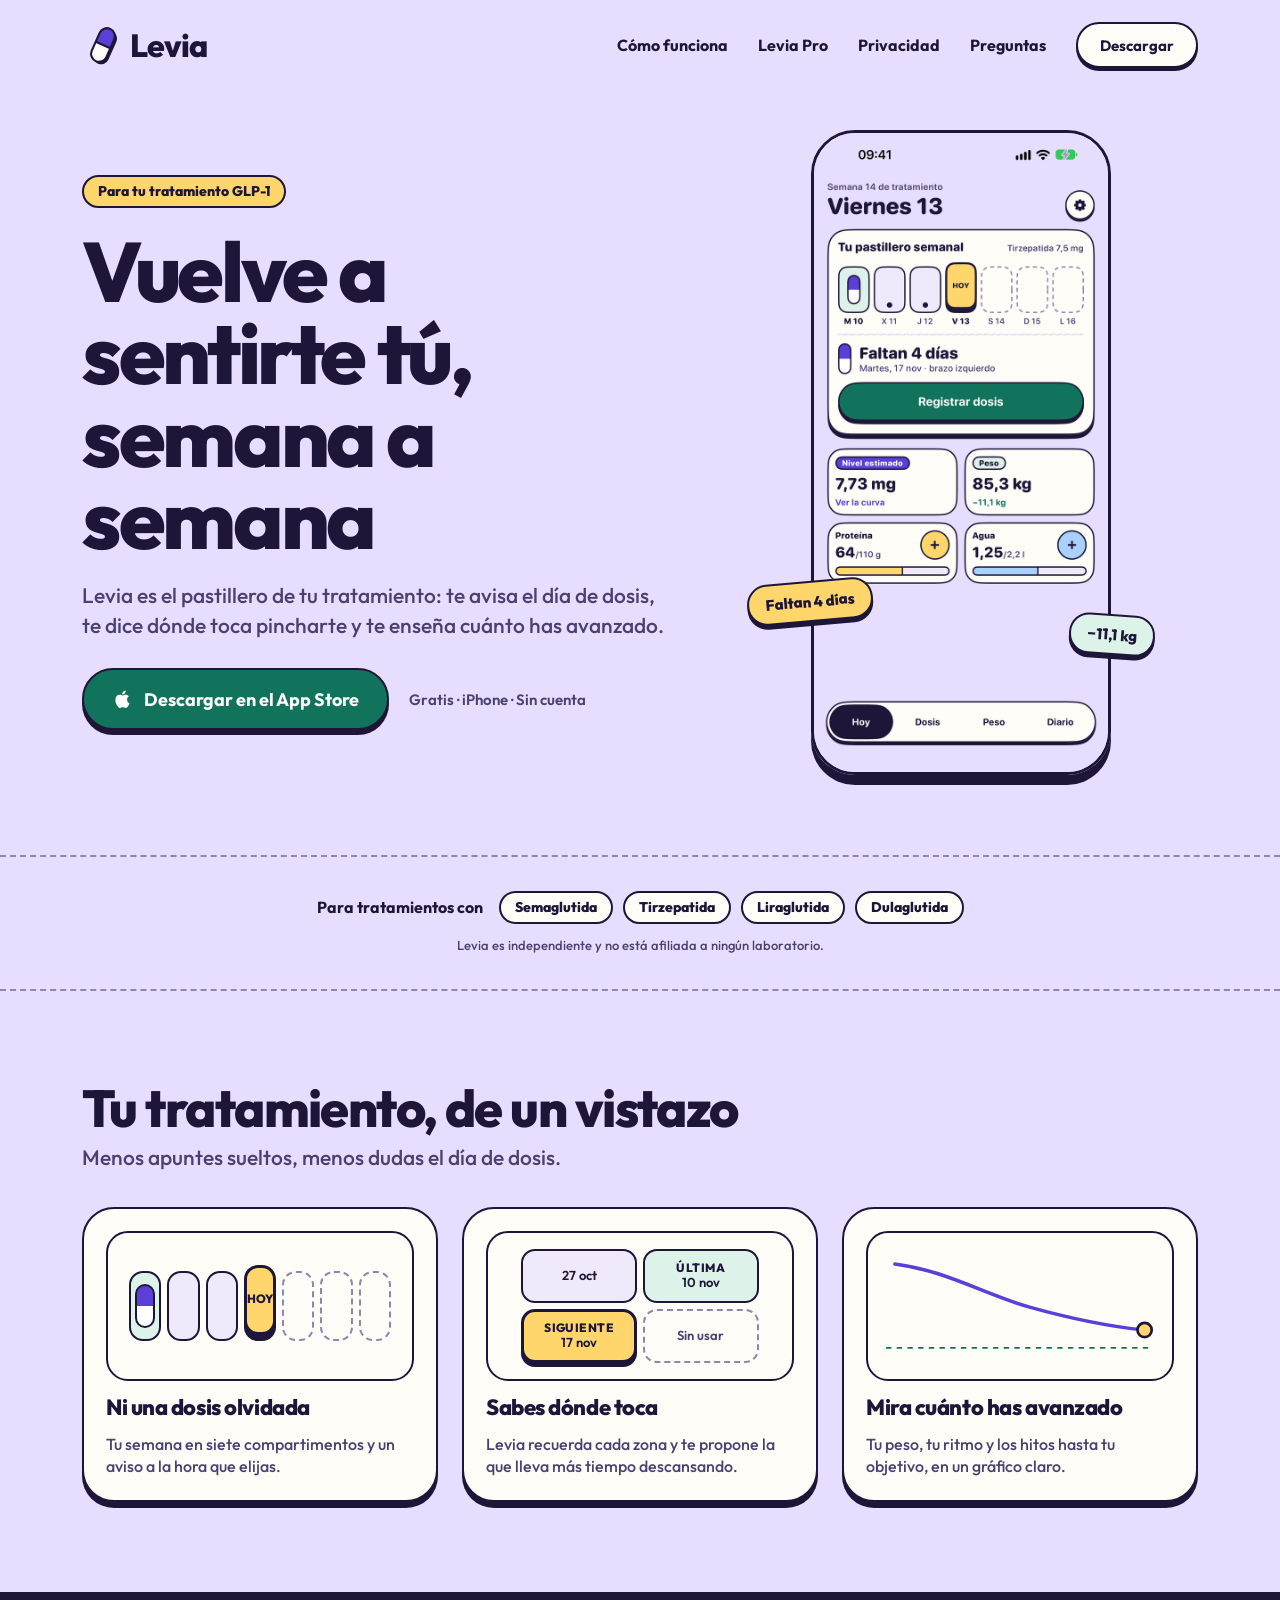
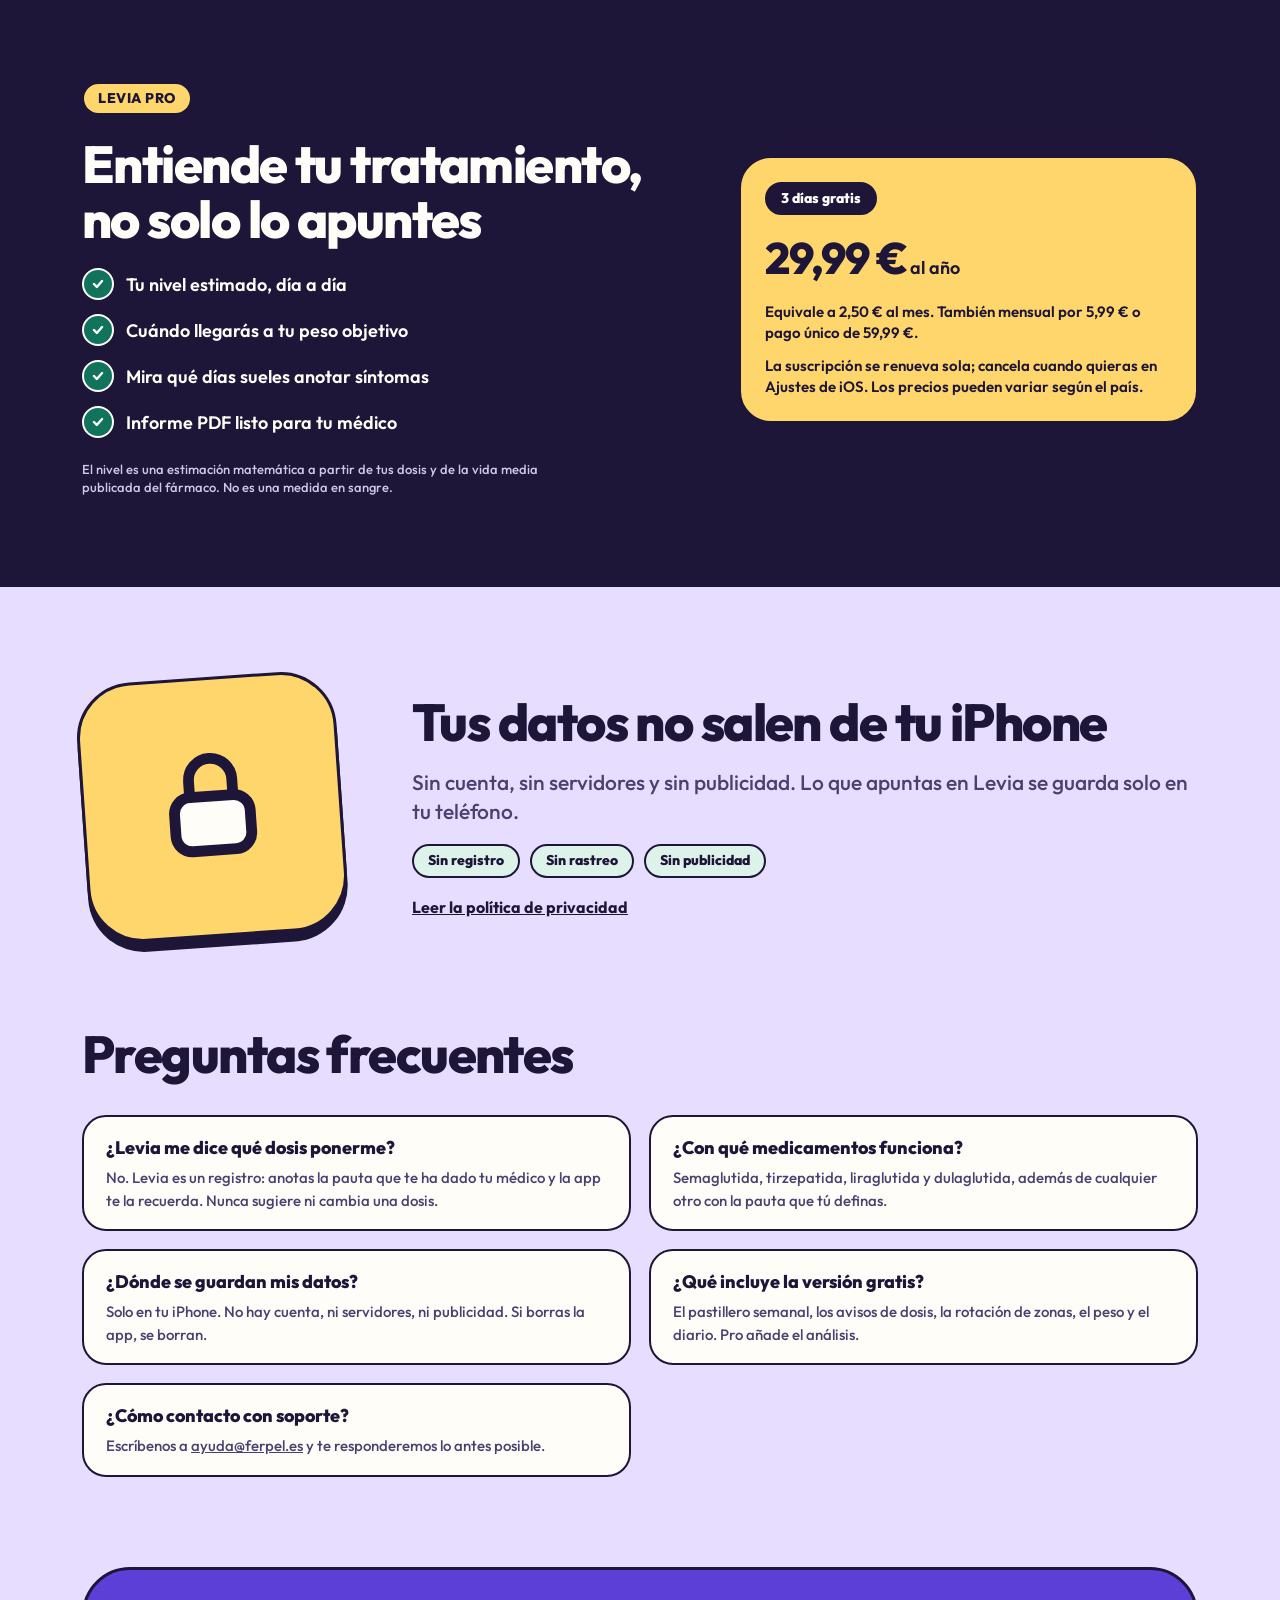
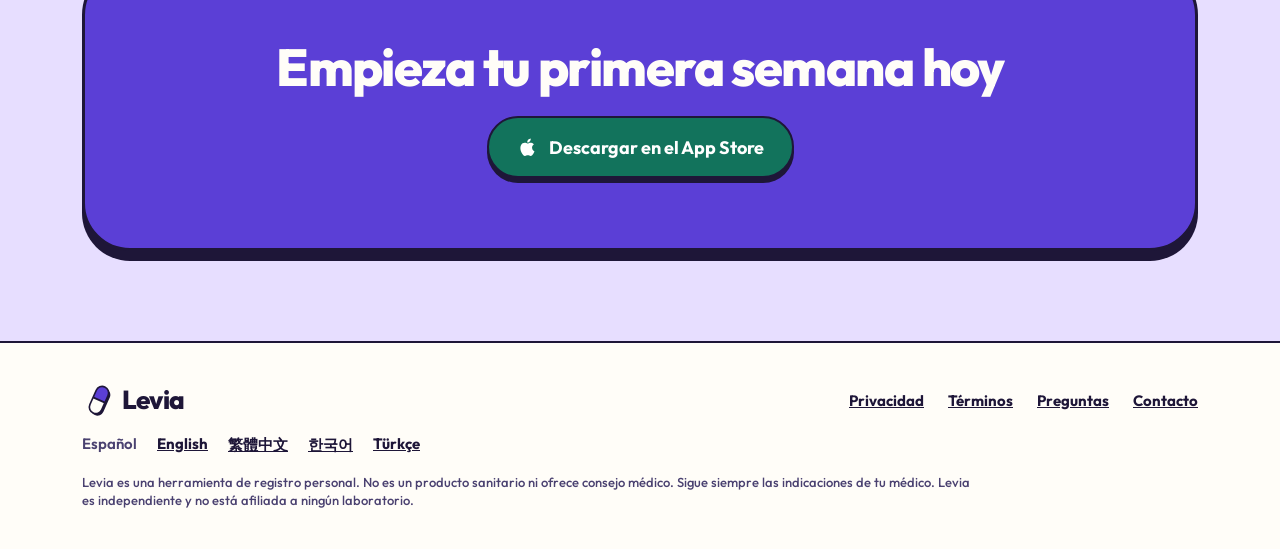
==== commit c8102043: "Web y política de privacidad en inglés, chino tradicional, coreano y turco Co-Authored-By: Claude Fa" ====
--- a/index.html
+++ b/index.html
@@ -4,6 +4,12 @@
 <meta charset="utf-8"><meta name="viewport" content="width=device-width,initial-scale=1"><link rel="icon" href="assets/favicon.svg" type="image/svg+xml"><link rel="apple-touch-icon" href="assets/apple-touch-icon.png"><link rel="preconnect" href="https://fonts.googleapis.com"><link rel="preconnect" href="https://fonts.gstatic.com" crossorigin><link rel="stylesheet" href="https://fonts.googleapis.com/css2?family=Outfit:wght@500;600;700;800&display=swap"><link rel="stylesheet" href="styles.css">
 <title>Levia · El pastillero de tu tratamiento GLP-1</title>
 <meta name="description" content="Levia te avisa el día de dosis, te dice dónde toca pincharte y te enseña cuánto has avanzado. Gratis para iPhone, sin cuenta y con tus datos solo en tu teléfono.">
+<link rel="alternate" hreflang="es" href="https://zetii21.github.io/levia/index.html">
+<link rel="alternate" hreflang="en" href="https://zetii21.github.io/levia/en/index.html">
+<link rel="alternate" hreflang="zh-Hant" href="https://zetii21.github.io/levia/zh/index.html">
+<link rel="alternate" hreflang="ko" href="https://zetii21.github.io/levia/ko/index.html">
+<link rel="alternate" hreflang="tr" href="https://zetii21.github.io/levia/tr/index.html">
+<link rel="alternate" hreflang="x-default" href="https://zetii21.github.io/levia/en/index.html">
 <meta property="og:title" content="Levia · El pastillero de tu tratamiento GLP-1">
 <meta property="og:description" content="Avisos de dosis, rotación de zonas y tu progreso de peso. Privado: todo queda en tu iPhone.">
 <meta name="theme-color" content="#E7DEFF">
@@ -11,7 +17,7 @@
 <body>
 <header class="wrap top">
   <a class="logo" href="index.html"><img src="assets/symbol.svg" alt="">Levia</a>
-  <nav aria-label="Principal"><a href="#como">Cómo funciona</a><a href="#pro">Levia Pro</a><a href="#privacidad">Privacidad</a><a href="#preguntas">Preguntas</a><a class="btn" href="#descargar">Descargar</a></nav>
+  <nav aria-label="Principal"><a href="#como">Cómo funciona</a><a href="#pro">Levia Pro</a><a href="#privacidad">Privacidad</a><a href="#preguntas">Preguntas</a><a class="btn" href="https://apps.apple.com/app/id6834588842">Descargar</a></nav>
 </header>
 <main>
 <section class="wrap hero">
@@ -19,7 +25,7 @@
     <span class="tag ye">Para tu tratamiento GLP-1</span>
     <h1>Vuelve a sentirte tú, semana a semana</h1>
     <p class="lead">Levia es el pastillero de tu tratamiento: te avisa el día de dosis, te dice dónde toca pincharte y te enseña cuánto has avanzado.</p>
-    <div class="cta"><a class="btn store" href="#descargar"><svg aria-hidden="true" width="22" height="22" viewBox="0 0 24 24" fill="currentColor"><path d="M16.4 12.7c0-2.3 1.900-3.400 2-3.500-1.100-1.600-2.800-1.800-3.400-1.800-1.400-.2-2.800.8-3.500.8-.7 0-1.900-.8-3.100-.8-1.600 0-3.100.9-3.900 2.400-1.700 2.900-.4 7.200 1.200 9.500.8 1.200 1.700 2.500 3 2.400 1.200 0 1.700-.8 3.100-.8 1.500 0 1.900.8 3.100.8 1.300 0 2.100-1.200 2.900-2.300.9-1.300 1.300-2.600 1.300-2.700 0 0-2.600-1-2.700-4zM14 5.600c.7-.8 1.100-1.900 1-3-1 .1-2.100.7-2.800 1.500-.6.7-1.200 1.800-1 2.900 1.100.1 2.200-.6 2.800-1.400z"/></svg> Descargar en el App Store</a><span class="sub" style="font-size:15px;font-weight:600">Gratis · iPhone · Sin cuenta</span></div>
+    <div class="cta"><a class="btn store" href="https://apps.apple.com/app/id6834588842"><svg aria-hidden="true" width="22" height="22" viewBox="0 0 24 24" fill="currentColor"><path d="M16.4 12.7c0-2.3 1.900-3.400 2-3.500-1.100-1.600-2.800-1.800-3.400-1.800-1.400-.2-2.800.8-3.500.8-.7 0-1.900-.8-3.100-.8-1.600 0-3.100.9-3.900 2.400-1.700 2.900-.4 7.200 1.200 9.500.8 1.200 1.700 2.500 3 2.400 1.200 0 1.700-.8 3.100-.8 1.500 0 1.900.8 3.100.8 1.300 0 2.100-1.200 2.900-2.300.9-1.300 1.300-2.600 1.300-2.700 0 0-2.600-1-2.700-4zM14 5.600c.7-.8 1.100-1.900 1-3-1 .1-2.100.7-2.800 1.500-.6.7-1.200 1.800-1 2.900 1.100.1 2.200-.6 2.800-1.400z"/></svg> Descargar en el App Store</a><span class="sub" style="font-size:15px;font-weight:600">Gratis · iPhone · Sin cuenta</span></div>
   </div>
   <div class="phone">
     <img src="assets/hoy.png" width="660" height="1434" alt="Pantalla Hoy de Levia: el pastillero semanal con la dosis puesta el martes, hoy viernes y la próxima dosis en 4 días.">
@@ -58,8 +64,8 @@
     <div><b>¿Cómo contacto con soporte?</b><span>Escríbenos a <a href="mailto:ayuda@ferpel.es">ayuda@ferpel.es</a> y te responderemos lo antes posible.</span></div>
   </div>
 </div></section>
-<section class="wrap" id="descargar"><div class="final"><h2>Empieza tu primera semana hoy</h2><a class="btn store" href="#descargar"><svg aria-hidden="true" width="22" height="22" viewBox="0 0 24 24" fill="currentColor"><path d="M16.4 12.7c0-2.3 1.900-3.400 2-3.500-1.100-1.600-2.800-1.800-3.400-1.800-1.400-.2-2.800.8-3.500.8-.7 0-1.900-.8-3.100-.8-1.600 0-3.100.9-3.900 2.400-1.700 2.900-.4 7.200 1.200 9.500.8 1.200 1.700 2.500 3 2.400 1.200 0 1.700-.8 3.100-.8 1.500 0 1.900.8 3.100.8 1.300 0 2.100-1.200 2.900-2.300.9-1.300 1.300-2.600 1.300-2.700 0 0-2.600-1-2.700-4zM14 5.600c.7-.8 1.100-1.900 1-3-1 .1-2.100.7-2.800 1.500-.6.7-1.200 1.800-1 2.900 1.100.1 2.200-.6 2.800-1.400z"/></svg> Descargar en el App Store</a></div></section>
+<section class="wrap" id="descargar"><div class="final"><h2>Empieza tu primera semana hoy</h2><a class="btn store" href="https://apps.apple.com/app/id6834588842"><svg aria-hidden="true" width="22" height="22" viewBox="0 0 24 24" fill="currentColor"><path d="M16.4 12.7c0-2.3 1.900-3.400 2-3.500-1.100-1.600-2.800-1.800-3.400-1.800-1.400-.2-2.800.8-3.500.8-.7 0-1.900-.8-3.100-.8-1.600 0-3.100.9-3.900 2.400-1.700 2.900-.4 7.200 1.200 9.500.8 1.200 1.700 2.500 3 2.400 1.200 0 1.700-.8 3.100-.8 1.500 0 1.900.8 3.100.8 1.300 0 2.100-1.200 2.900-2.300.9-1.300 1.300-2.600 1.300-2.700 0 0-2.600-1-2.700-4zM14 5.600c.7-.8 1.100-1.900 1-3-1 .1-2.100.7-2.800 1.500-.6.7-1.200 1.800-1 2.900 1.100.1 2.200-.6 2.800-1.400z"/></svg> Descargar en el App Store</a></div></section>
 </main>
-<footer><div class="wrap"><div class="row"><a class="logo" href="index.html" style="font-size:26px"><img src="assets/symbol.svg" alt="" style="width:34px;height:34px">Levia</a><nav aria-label="Legal"><a href="privacy.html">Privacidad</a><a href="https://www.apple.com/legal/internet-services/itunes/dev/stdeula/">Términos</a><a href="index.html#preguntas">Preguntas</a><a href="mailto:ayuda@ferpel.es">Contacto</a></nav></div><p class="small">Levia es una herramienta de registro personal. No es un producto sanitario ni ofrece consejo médico. Sigue siempre las indicaciones de tu médico. Levia es independiente y no está afiliada a ningún laboratorio.</p></div></footer>
+<footer><div class="wrap"><div class="row"><a class="logo" href="index.html" style="font-size:26px"><img src="assets/symbol.svg" alt="" style="width:34px;height:34px">Levia</a><nav aria-label="Legal"><a href="privacy.html">Privacidad</a><a href="https://www.apple.com/legal/internet-services/itunes/dev/stdeula/">Términos</a><a href="index.html#preguntas">Preguntas</a><a href="mailto:ayuda@ferpel.es">Contacto</a></nav></div><nav class="langs" aria-label="Idioma"><span aria-current="true">Español</span><a href="en/index.html" lang="en" hreflang="en">English</a><a href="zh/index.html" lang="zh-Hant" hreflang="zh-Hant">繁體中文</a><a href="ko/index.html" lang="ko" hreflang="ko">한국어</a><a href="tr/index.html" lang="tr" hreflang="tr">Türkçe</a></nav><p class="small">Levia es una herramienta de registro personal. No es un producto sanitario ni ofrece consejo médico. Sigue siempre las indicaciones de tu médico. Levia es independiente y no está afiliada a ningún laboratorio.</p></div></footer>
 </body>
 </html>
--- a/styles.css
+++ b/styles.css
@@ -94,3 +94,12 @@
   footer{margin-top:60px}
 }
 @media (prefers-reduced-motion:reduce){html{scroll-behavior:auto}.btn{transition:none}}
+.langs{display:flex;flex-wrap:wrap;gap:8px 20px;font-size:15px;font-weight:700;margin-bottom:16px}
+.langs span{color:var(--sub);font-weight:600}
+:lang(zh-Hant) h1,:lang(ko) h1{letter-spacing:-.02em;line-height:1.14}
+:lang(zh-Hant) h2,:lang(ko) h2{letter-spacing:-.01em;line-height:1.2}
+:lang(tr) h1{line-height:1.06}
+:lang(ko){word-break:keep-all}
+:lang(zh-Hant),:lang(ko){line-height:1.55}
+:lang(tr) .day.today{font-size:9px}
+@media (max-width:860px){:lang(tr) .day.today{font-size:7.5px}}
